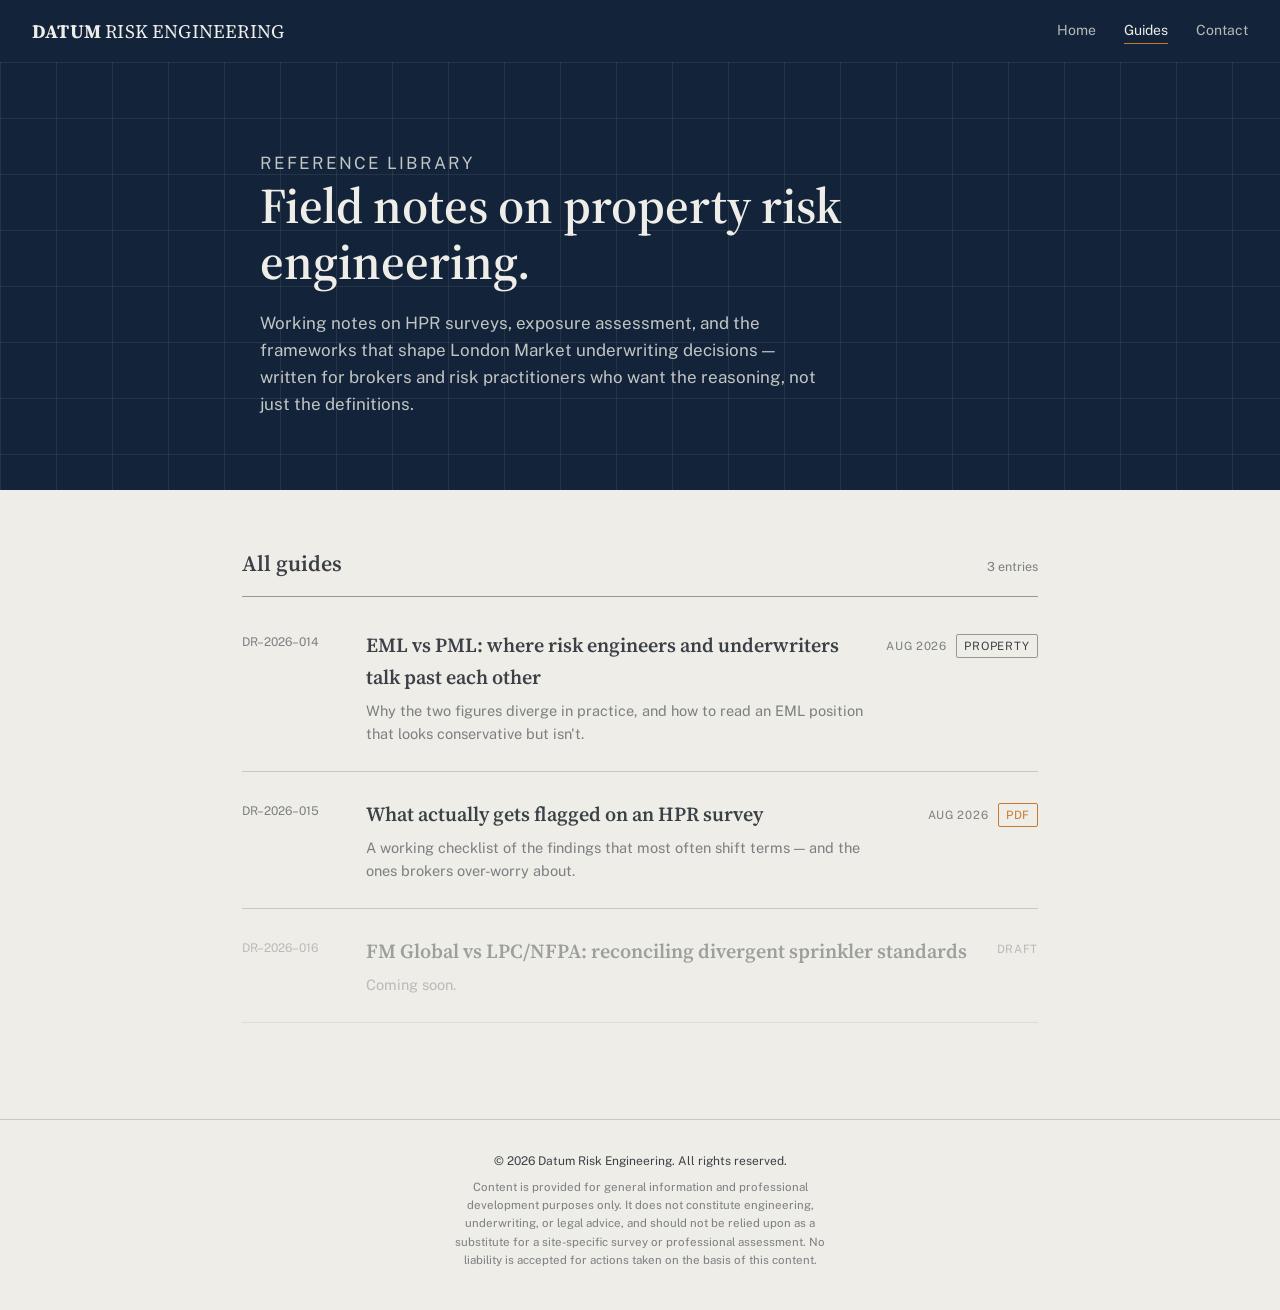
==== index.html @ 43c6db05 "Add files via upload" ====
<!DOCTYPE html>
<html lang="en">
<head>
<meta charset="UTF-8">
<meta name="viewport" content="width=device-width, initial-scale=1.0">
<title>Guides — Datum Risk Engineering</title>
<link rel="stylesheet" href="style.css">
</head>
<body>

<nav class="site-nav">
  <a class="wordmark" href="/"><b>DATUM</b> RISK ENGINEERING</a>
  <div class="nav-links">
    <a href="/">Home</a>
    <a href="index.html" class="active">Guides</a>
    <a href="contact.html">Contact</a>
  </div>
</nav>

<header class="hero">
  <div class="hero-inner">
    <p class="hero-eyebrow">Reference library</p>
    <h1>Field notes on property risk engineering.</h1>
    <p>Working notes on HPR surveys, exposure assessment, and the frameworks that shape London Market underwriting decisions — written for brokers and risk practitioners who want the reasoning, not just the definitions.</p>
  </div>
</header>

<main class="index-wrap">
  <div class="index-heading">
    <h2>All guides</h2>
    <span class="index-count">3 entries</span>
  </div>

  <a class="entry" href="guide-eml-vs-pml.html">
    <span class="entry-ref">DR&ndash;2026&ndash;014</span>
    <span>
      <p class="entry-title">EML vs PML: where risk engineers and underwriters talk past each other</p>
      <p class="entry-desc">Why the two figures diverge in practice, and how to read an EML position that looks conservative but isn't.</p>
    </span>
    <span class="entry-meta">Aug 2026 <span class="tag">Property</span></span>
  </a>

  <a class="entry" href="guide-hpr-survey-checklist.html">
    <span class="entry-ref">DR&ndash;2026&ndash;015</span>
    <span>
      <p class="entry-title">What actually gets flagged on an HPR survey</p>
      <p class="entry-desc">A working checklist of the findings that most often shift terms — and the ones brokers over-worry about.</p>
    </span>
    <span class="entry-meta">Aug 2026 <span class="tag pdf">PDF</span></span>
  </a>

  <a class="entry" href="#" style="opacity:0.45; pointer-events:none;">
    <span class="entry-ref">DR&ndash;2026&ndash;016</span>
    <span>
      <p class="entry-title">FM Global vs LPC/NFPA: reconciling divergent sprinkler standards</p>
      <p class="entry-desc">Coming soon.</p>
    </span>
    <span class="entry-meta">Draft</span>
  </a>
</main>

<footer>
  <p class="copyright">&copy; <span id="copyright-year"></span> Datum Risk Engineering. All rights reserved.</p>
  <p class="disclaimer">Content is provided for general information and professional development purposes only. It does not constitute engineering, underwriting, or legal advice, and should not be relied upon as a substitute for a site-specific survey or professional assessment. No liability is accepted for actions taken on the basis of this content.</p>
</footer>

<script>document.getElementById("copyright-year").textContent = new Date().getFullYear();</script>
</body>
</html>
---- style.css ----
/* ===== Datum Guides — shared stylesheet ===== */

@import url('https://fonts.googleapis.com/css2?family=Source+Serif+4:opsz,wght@8..60,400;8..60,600;8..60,700&family=Public+Sans:wght@400;500;600&family=IBM+Plex+Mono:wght@400;500&display=swap');

:root{
  --ink:      #132339;
  --ink-70:   #132339b3;
  --paper:    #EEEDE7;
  --paper-2:  #E4E2D9;
  --slate:    #3C4148;
  --slate-60: #3c4148a3;
  --amber:    #C67A2E;
  --line:     #C9C7BE;
  --line-dk:  #9a988e;

  --serif: 'Source Serif 4', Georgia, serif;
  --sans:  'Public Sans', -apple-system, Segoe UI, sans-serif;
  --mono:  'IBM Plex Mono', ui-monospace, Menlo, monospace;
}

*{ box-sizing:border-box; }
html{ scroll-behavior:smooth; }
body{
  margin:0;
  background:var(--paper);
  color:var(--slate);
  font-family:var(--sans);
  font-size:16px;
  line-height:1.6;
  -webkit-font-smoothing:antialiased;
}

a{ color:inherit; }
a:focus-visible, button:focus-visible{ outline:2px solid var(--amber); outline-offset:3px; }

/* --- drafting grid backdrop, used sparingly --- */
.grid-field{
  background-image:
    linear-gradient(var(--line) 1px, transparent 1px),
    linear-gradient(90deg, var(--line) 1px, transparent 1px);
  background-size:48px 48px;
  background-position:-1px -1px;
  opacity:0.35;
}

/* --- top nav --- */
.site-nav{
  background:var(--ink);
  color:var(--paper);
  padding:16px 32px;
  display:flex;
  align-items:center;
  justify-content:space-between;
}
.site-nav .wordmark{
  font-family:var(--serif);
  font-size:19px;
  letter-spacing:0.01em;
  text-decoration:none;
  color:var(--paper);
}
.site-nav .wordmark b{ font-weight:700; }
.site-nav .nav-links{
  display:flex;
  gap:28px;
  font-family:var(--sans);
  font-size:14px;
}
.site-nav .nav-links a{
  text-decoration:none;
  color:var(--paper);
  opacity:0.75;
  padding-bottom:2px;
  border-bottom:1px solid transparent;
}
.site-nav .nav-links a:hover{ opacity:1; color:var(--amber); }
.site-nav .nav-links a.active{
  opacity:1;
  border-bottom-color:var(--amber);
}
@media (max-width:520px){
  .site-nav{ flex-direction:column; align-items:flex-start; gap:10px; }
  .site-nav .nav-links{ gap:18px; }
}

/* --- hero / landing header --- */
.hero{
  position:relative;
  background:var(--ink);
  color:var(--paper);
  padding:88px 32px 72px;
  overflow:hidden;
}
.hero::before{
  content:"";
  position:absolute; inset:0;
  background-image:
    linear-gradient(#ffffff14 1px, transparent 1px),
    linear-gradient(90deg, #ffffff14 1px, transparent 1px);
  background-size:56px 56px;
}
.hero-inner{ position:relative; max-width:760px; margin:0 auto; }
.hero-eyebrow{
  font-family:var(--sans);
  font-size:12.5px;
  letter-spacing:0.12em;
  text-transform:uppercase;
  color:var(--amber);
  margin:0 0 18px;
}
.hero h1{
  font-family:var(--serif);
  font-weight:600;
  font-size:clamp(34px,5vw,50px);
  line-height:1.12;
  margin:0 0 20px;
}
.hero p{
  font-size:17px;
  color:#EEEDE7cc;
  max-width:56ch;
  margin:0;
}

/* --- guide index --- */
.index-wrap{ max-width:860px; margin:0 auto; padding:56px 32px 96px; }
.index-heading{
  display:flex; align-items:baseline; justify-content:space-between;
  border-bottom:1px solid var(--line-dk);
  padding-bottom:14px; margin-bottom:6px;
}
.index-heading h2{
  font-family:var(--serif); font-size:22px; font-weight:600; margin:0;
}
.index-count{ font-family:var(--sans); font-size:12.5px; color:var(--slate-60); }

.entry{
  display:grid;
  grid-template-columns:104px 1fr auto;
  gap:20px;
  align-items:start;
  padding:26px 0;
  border-bottom:1px solid var(--line);
  text-decoration:none;
  color:inherit;
}
.entry:hover .entry-title{ color:var(--amber); }
.entry-ref{
  font-family:var(--sans);
  font-size:12px;
  color:var(--slate-60);
  padding-top:4px;
}
.entry-title{
  font-family:var(--serif);
  font-size:20px;
  font-weight:600;
  margin:0 0 6px;
  transition:color 0.15s ease;
}
.entry-desc{ font-size:14.5px; color:var(--slate-60); margin:0; max-width:56ch; }
.entry-meta{
  font-family:var(--sans);
  font-size:11.5px;
  text-transform:uppercase;
  letter-spacing:0.06em;
  color:var(--slate-60);
  text-align:right;
  white-space:nowrap;
  padding-top:5px;
}
.tag{
  display:inline-block;
  border:1px solid var(--line-dk);
  border-radius:2px;
  padding:2px 7px;
  margin-left:6px;
  color:var(--slate);
}
.tag.pdf{ border-color:var(--amber); color:var(--amber); }

@media (max-width:640px){
  .entry{ grid-template-columns:1fr; gap:6px; }
  .entry-meta{ text-align:left; }
}

/* --- guide page (report layout) --- */
.report{ max-width:760px; margin:0 auto; padding:0 32px 100px; }
.report-head{
  border-bottom:2px solid var(--ink);
  padding:48px 0 24px;
}
.report-code{
  font-family:var(--sans);
  font-size:12.5px;
  letter-spacing:0.06em;
  color:var(--amber);
  margin:0 0 14px;
}
.report-head h1{
  font-family:var(--serif);
  font-size:clamp(28px,4vw,38px);
  line-height:1.18;
  margin:0 0 16px;
}
.report-meta{
  display:flex; flex-wrap:wrap; gap:18px;
  font-family:var(--sans);
  font-size:12px;
  color:var(--slate-60);
  text-transform:uppercase;
  letter-spacing:0.04em;
}

.report-body{
  display:grid;
  grid-template-columns:120px 1fr;
  gap:32px;
  padding-top:40px;
}
.rail{ font-family:var(--sans); font-size:11.5px; color:var(--slate-60); line-height:1.7; }
.rail .note{
  border-left:2px solid var(--amber);
  padding-left:10px;
  margin-bottom:28px;
}
.content h2{
  font-family:var(--serif);
  font-size:21px;
  font-weight:600;
  color:var(--ink);
  margin:34px 0 12px;
}
.content h2:first-child{ margin-top:0; }
.content p{ margin:0 0 16px; font-size:15.5px; }
.content ul, .content ol{ margin:0 0 16px; padding-left:20px; }
.content li{ margin-bottom:8px; font-size:15.5px; }
.content .callout{
  background:var(--paper-2);
  border-left:3px solid var(--amber);
  padding:14px 18px;
  font-size:14.5px;
  margin:20px 0;
}

.pdf-box{
  display:flex; align-items:center; gap:14px;
  background:var(--ink);
  color:var(--paper);
  padding:18px 20px;
  margin:28px 0 8px;
  text-decoration:none;
  border-radius:2px;
}
.pdf-box:hover{ background:#1c3455; }
.pdf-icon{
  font-family:var(--sans); font-size:11px; font-weight:600;
  background:var(--amber); color:var(--ink);
  padding:3px 6px; border-radius:2px; letter-spacing:0.04em;
}
.pdf-box .pdf-label b{ display:block; font-family:var(--serif); font-size:15.5px; font-weight:600; }
.pdf-box .pdf-label span{ font-size:12.5px; color:#EEEDE7aa; }

@media (max-width:640px){
  .report-body{ grid-template-columns:1fr; }
  .rail{ display:flex; gap:24px; flex-wrap:wrap; }
  .rail .note{ margin-bottom:12px; }
}

footer{
  border-top:1px solid var(--line);
  padding:32px 32px 40px;
  font-family:var(--sans);
  text-align:center;
}
footer p{ margin:0 0 6px; }
footer .copyright{ font-size:12px; color:var(--slate); }
footer .disclaimer{ font-size:11.5px; color:var(--slate-60); max-width:56ch; margin:0 auto; }
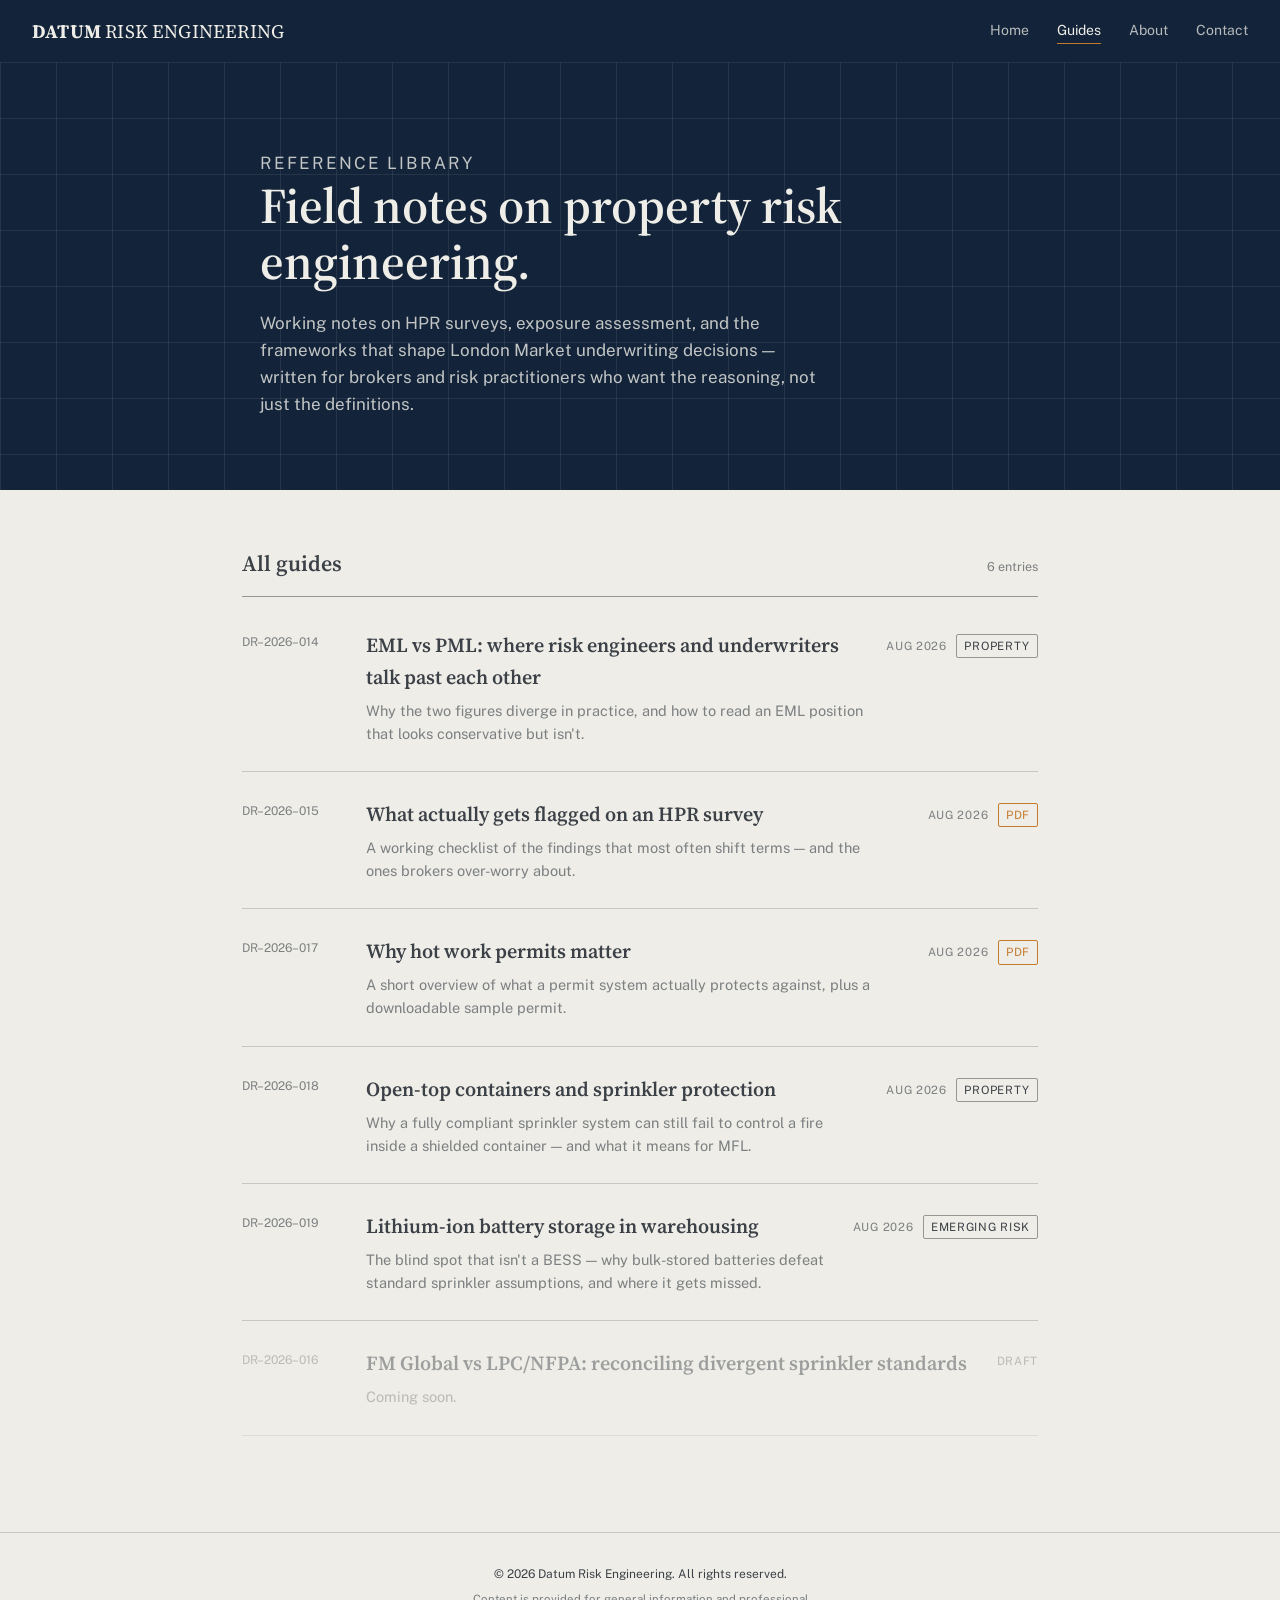
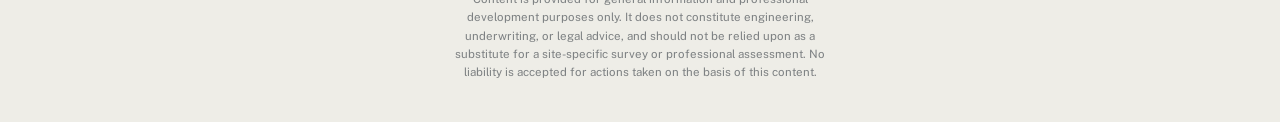
==== commit 5fe63609: "Add files via upload" ====
--- a/index.html
+++ b/index.html
@@ -4,16 +4,17 @@
 <meta charset="UTF-8">
 <meta name="viewport" content="width=device-width, initial-scale=1.0">
 <title>Guides — Datum Risk Engineering</title>
-<link rel="stylesheet" href="style.css">
+<link rel="stylesheet" href="../style.css">
 </head>
 <body>
 
 <nav class="site-nav">
-  <a class="wordmark" href="/"><b>DATUM</b> RISK ENGINEERING</a>
+  <a class="wordmark" href="../"><b>DATUM</b> RISK ENGINEERING</a>
   <div class="nav-links">
-    <a href="/">Home</a>
+    <a href="../">Home</a>
     <a href="index.html" class="active">Guides</a>
-    <a href="contact.html">Contact</a>
+    <a href="../about.html">About</a>
+    <a href="../contact.html">Contact</a>
   </div>
 </nav>
 
@@ -28,7 +29,7 @@
 <main class="index-wrap">
   <div class="index-heading">
     <h2>All guides</h2>
-    <span class="index-count">3 entries</span>
+    <span class="index-count">6 entries</span>
   </div>
 
   <a class="entry" href="guide-eml-vs-pml.html">
@@ -49,6 +50,33 @@
     <span class="entry-meta">Aug 2026 <span class="tag pdf">PDF</span></span>
   </a>
 
+  <a class="entry" href="guide-hot-work-permits.html">
+    <span class="entry-ref">DR&ndash;2026&ndash;017</span>
+    <span>
+      <p class="entry-title">Why hot work permits matter</p>
+      <p class="entry-desc">A short overview of what a permit system actually protects against, plus a downloadable sample permit.</p>
+    </span>
+    <span class="entry-meta">Aug 2026 <span class="tag pdf">PDF</span></span>
+  </a>
+
+  <a class="entry" href="guide-open-top-containers.html">
+    <span class="entry-ref">DR&ndash;2026&ndash;018</span>
+    <span>
+      <p class="entry-title">Open-top containers and sprinkler protection</p>
+      <p class="entry-desc">Why a fully compliant sprinkler system can still fail to control a fire inside a shielded container — and what it means for MFL.</p>
+    </span>
+    <span class="entry-meta">Aug 2026 <span class="tag">Property</span></span>
+  </a>
+
+  <a class="entry" href="guide-lithium-ion-storage.html">
+    <span class="entry-ref">DR&ndash;2026&ndash;019</span>
+    <span>
+      <p class="entry-title">Lithium-ion battery storage in warehousing</p>
+      <p class="entry-desc">The blind spot that isn't a BESS — why bulk-stored batteries defeat standard sprinkler assumptions, and where it gets missed.</p>
+    </span>
+    <span class="entry-meta">Aug 2026 <span class="tag">Emerging risk</span></span>
+  </a>
+
   <a class="entry" href="#" style="opacity:0.45; pointer-events:none;">
     <span class="entry-ref">DR&ndash;2026&ndash;016</span>
     <span>
